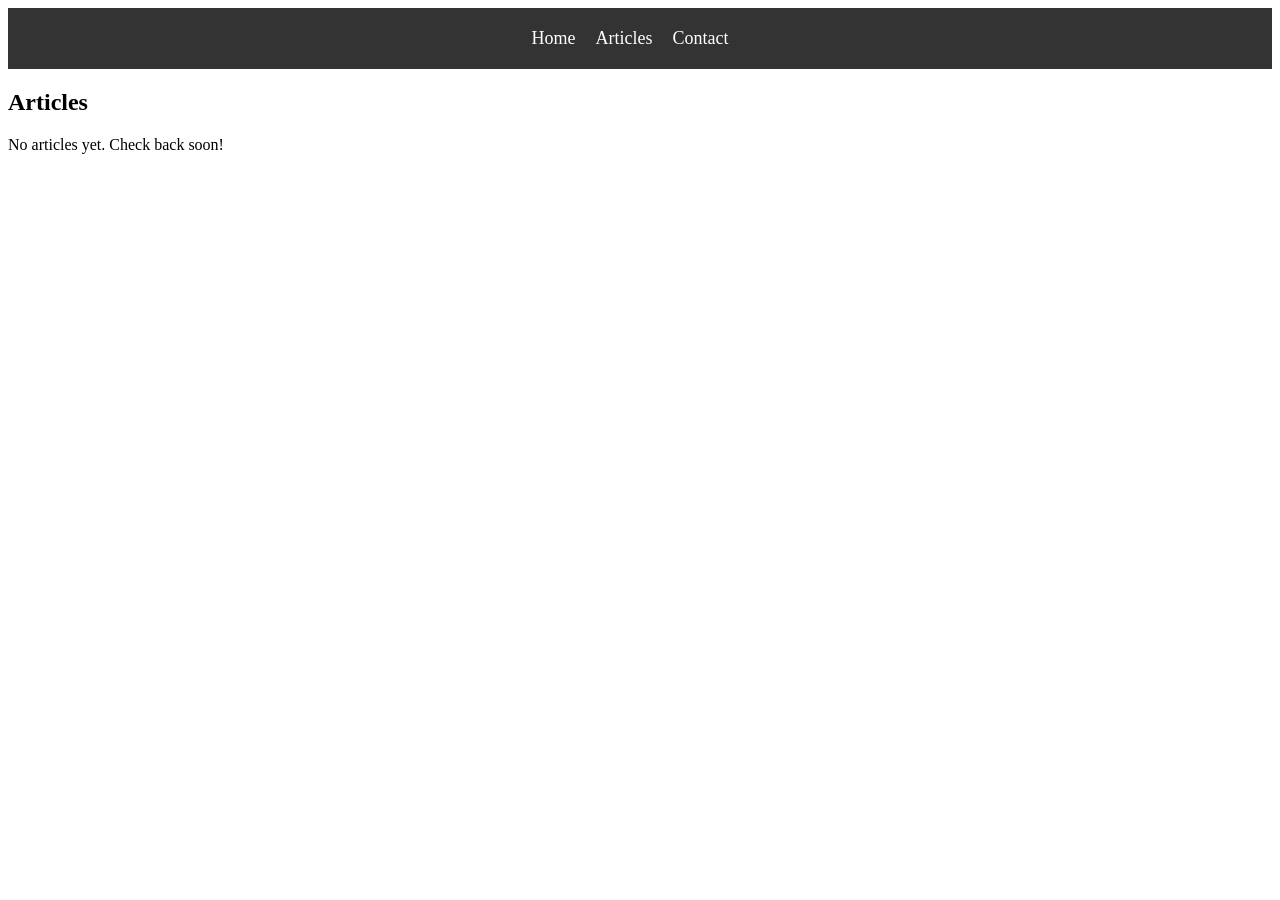
==== articles.html @ 88ec404a "Upgrade static website: fix HTML, add JS filter, fix aria-labels, add missing pages Co-authored-by: " ====
<!DOCTYPE html>
<html lang="en">
<head>
  <meta charset="UTF-8">
  <meta name="viewport" content="width=device-width, initial-scale=1.0">
  <title>Articles – Me Live Code</title>
  <link rel="stylesheet" href="style.css">
</head>
<body>
  <header>
    <nav>
      <ul>
        <li><a href="./index.html">Home</a></li>
        <li><a href="./articles.html">Articles</a></li>
        <li><a href="./contact.html">Contact</a></li>
      </ul>
    </nav>
  </header>
  <main>
    <section>
      <h2>Articles</h2>
      <p>No articles yet. Check back soon!</p>
    </section>
  </main>
</body>
</html>
---- style.css ----
/* Style for grid container */
.grid-container {
  display: grid;
  grid-template-columns: repeat(auto-fit, minmax(300px, 1fr));
  gap: 20px;
  margin-top: 30px;
}

/* Style for card */
.card {
  background-color: #fff;
  box-shadow: 0 4px 8px 0 rgba(0, 0, 0, 0.2);
  transition: transform 0.2s ease-in-out;
  cursor: pointer;
}

.card:hover {
  transform: scale(1.05);
}

.card img {
  object-fit: cover;
  height: 200px;
}

.card .container {
  padding: 20px;
  text-align: center;
}

.card h3 {
  font-size: 24px;
  margin-bottom: 10px;
}

.card p {
  font-size: 18px;
  line-height: 1.5;
  margin-bottom: 20px;
}

.card button {
  background-color: #0066cc;
  color: #fff;
  border: none;
  border-radius: 5px;
  padding: 10px 20px;
  font-size: 16px;
  cursor: pointer;
}

.card button:hover {
  background-color: #004080;
}

/* Style for form */
form {
  display: flex;
  justify-content: center;
  margin-bottom: 30px;
}

form label {
  margin-right: 10px;
}

form select {
  font-size: 16px;
  padding: 10px;
  border-radius: 5px;
}

form button {
  background-color: #0066cc;
  color: #fff;
  border: none;
  border-radius: 5px;
  padding: 10px 20px;
  font-size: 16px;
  cursor: pointer;
}

form button:hover {
  background-color: #004080;
}

form input,
form textarea {
  display: block;
  width: 100%;
  font-size: 16px;
  padding: 10px;
  border: 1px solid #ccc;
  border-radius: 5px;
  margin-bottom: 15px;
  box-sizing: border-box;
}

form label {
  display: block;
  margin-bottom: 5px;
  font-size: 16px;
}

/* Style for header */
header {
  background-color: #333;
  color: #fff;
  padding: 20px;
}

header nav ul {
  display: flex;
  justify-content: center;
  list-style: none;
  margin: 0;
  padding: 0;
}

header nav ul li {
  margin-right: 20px;
}

header nav ul li a {
  color: #fff;
  text-decoration: none;
  font-size: 18px;
  transition: color 0.2s ease-in-out;
}

header nav ul li a:hover {
  color: #0066cc;
}
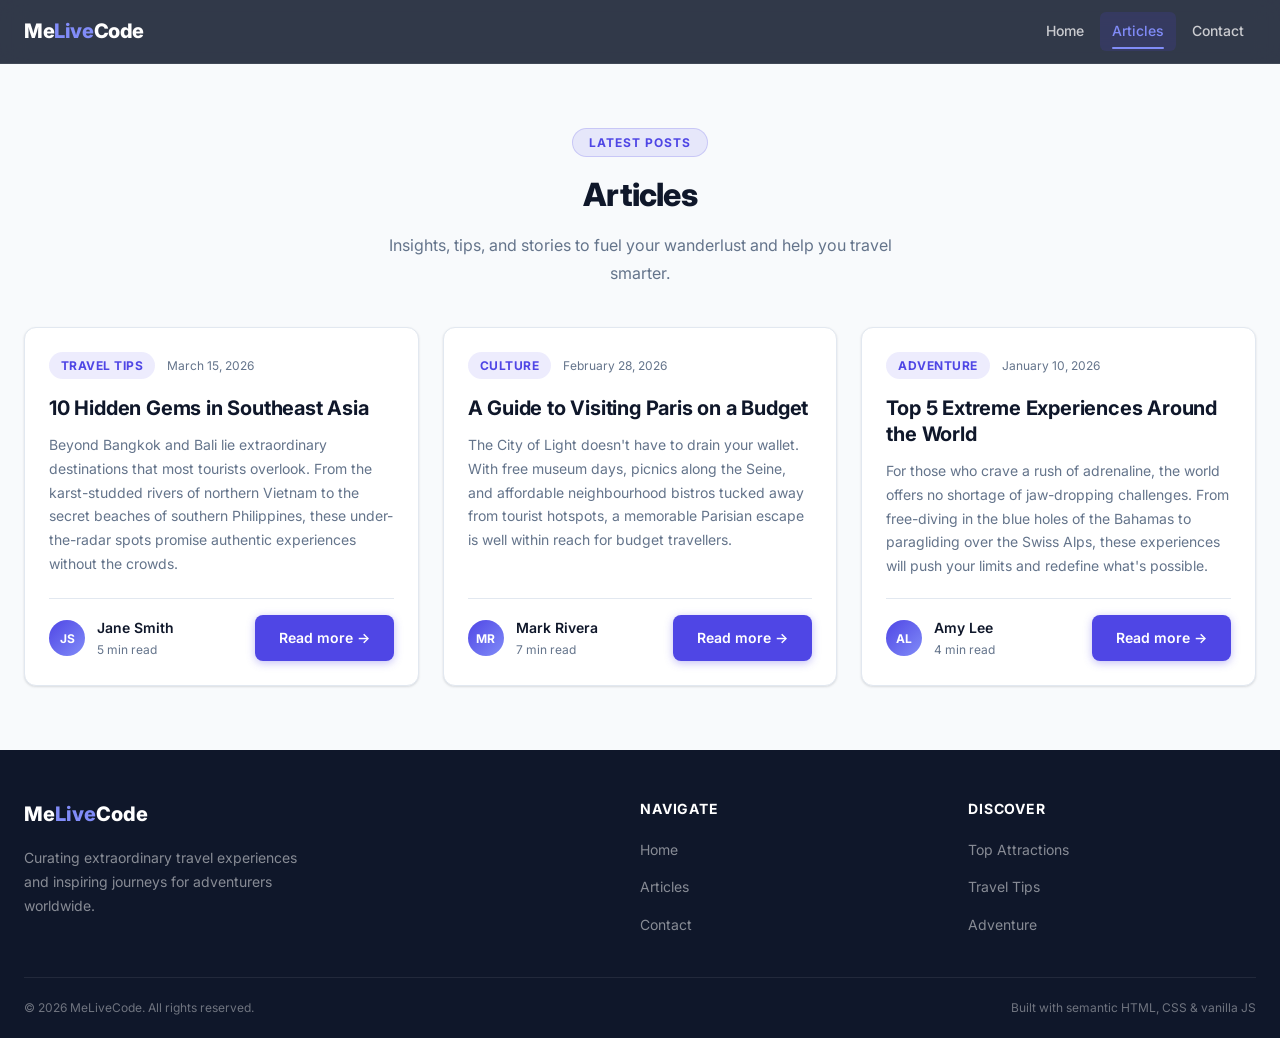
==== commit 0929206b: "Rewrite all 4 files to SOTA quality - style.css: Full design token system (CSS custom properties), d" ====
--- a/articles.html
+++ b/articles.html
@@ -1,26 +1,203 @@
 <!DOCTYPE html>
 <html lang="en">
 <head>
-  <meta charset="UTF-8">
-  <meta name="viewport" content="width=device-width, initial-scale=1.0">
+  <meta charset="UTF-8" />
+  <meta name="viewport" content="width=device-width, initial-scale=1.0" />
+  <meta name="description" content="Read the latest travel articles, tips, and adventure guides from Me Live Code." />
+  <meta property="og:title" content="Articles – Me Live Code" />
+  <meta property="og:description" content="Travel tips, cultural guides, and adventure stories curated for explorers." />
+  <meta property="og:type" content="website" />
   <title>Articles – Me Live Code</title>
-  <link rel="stylesheet" href="style.css">
+  <link rel="preconnect" href="https://fonts.googleapis.com" />
+  <link rel="preconnect" href="https://fonts.gstatic.com" crossorigin />
+  <link href="https://fonts.googleapis.com/css2?family=Inter:wght@400;500;600;700;800&display=swap" rel="stylesheet" />
+  <link rel="stylesheet" href="style.css" />
 </head>
 <body>
-  <header>
-    <nav>
-      <ul>
-        <li><a href="./index.html">Home</a></li>
-        <li><a href="./articles.html">Articles</a></li>
-        <li><a href="./contact.html">Contact</a></li>
-      </ul>
-    </nav>
+  <a href="#main-content" class="skip-link">Skip to main content</a>
+
+  <!-- ===== HEADER ===== -->
+  <header class="site-header">
+    <div class="container">
+      <a href="./index.html" class="site-logo">Me<span>Live</span>Code</a>
+      <button class="nav-toggle" id="nav-toggle" aria-expanded="false" aria-controls="site-nav" aria-label="Toggle navigation">
+        <span></span>
+        <span></span>
+        <span></span>
+      </button>
+      <nav class="site-nav" id="site-nav" aria-label="Main navigation">
+        <ul class="nav-list">
+          <li><a href="./index.html">Home</a></li>
+          <li><a href="./articles.html" aria-current="page">Articles</a></li>
+          <li><a href="./contact.html">Contact</a></li>
+        </ul>
+      </nav>
+    </div>
   </header>
-  <main>
-    <section>
-      <h2>Articles</h2>
-      <p>No articles yet. Check back soon!</p>
+
+  <!-- ===== MAIN ===== -->
+  <main id="main-content">
+    <section class="section" aria-labelledby="articles-title">
+      <div class="container">
+
+        <header class="section-header">
+          <p class="section-eyebrow">Latest Posts</p>
+          <h1 class="section-title" id="articles-title">Articles</h1>
+          <p class="section-subtitle">Insights, tips, and stories to fuel your wanderlust and help you travel smarter.</p>
+        </header>
+
+        <div class="grid">
+
+          <!-- Article 1 -->
+          <article class="article-card">
+            <div class="article-meta">
+              <span class="article-tag">Travel Tips</span>
+              <time class="article-date" datetime="2026-03-15">March 15, 2026</time>
+            </div>
+            <h2 class="article-title">10 Hidden Gems in Southeast Asia</h2>
+            <p class="article-excerpt">Beyond Bangkok and Bali lie extraordinary destinations that most tourists overlook. From the karst-studded rivers of northern Vietnam to the secret beaches of southern Philippines, these under-the-radar spots promise authentic experiences without the crowds.</p>
+            <div class="article-footer">
+              <div class="article-author">
+                <div class="avatar" aria-hidden="true">JS</div>
+                <div class="author-info">
+                  <span class="author-name">Jane Smith</span>
+                  <span class="read-time">5 min read</span>
+                </div>
+              </div>
+              <a href="./contact.html" class="btn btn-primary">Read more →</a>
+            </div>
+          </article>
+
+          <!-- Article 2 -->
+          <article class="article-card">
+            <div class="article-meta">
+              <span class="article-tag">Culture</span>
+              <time class="article-date" datetime="2026-02-28">February 28, 2026</time>
+            </div>
+            <h2 class="article-title">A Guide to Visiting Paris on a Budget</h2>
+            <p class="article-excerpt">The City of Light doesn't have to drain your wallet. With free museum days, picnics along the Seine, and affordable neighbourhood bistros tucked away from tourist hotspots, a memorable Parisian escape is well within reach for budget travellers.</p>
+            <div class="article-footer">
+              <div class="article-author">
+                <div class="avatar" aria-hidden="true">MR</div>
+                <div class="author-info">
+                  <span class="author-name">Mark Rivera</span>
+                  <span class="read-time">7 min read</span>
+                </div>
+              </div>
+              <a href="./contact.html" class="btn btn-primary">Read more →</a>
+            </div>
+          </article>
+
+          <!-- Article 3 -->
+          <article class="article-card">
+            <div class="article-meta">
+              <span class="article-tag">Adventure</span>
+              <time class="article-date" datetime="2026-01-10">January 10, 2026</time>
+            </div>
+            <h2 class="article-title">Top 5 Extreme Experiences Around the World</h2>
+            <p class="article-excerpt">For those who crave a rush of adrenaline, the world offers no shortage of jaw-dropping challenges. From free-diving in the blue holes of the Bahamas to paragliding over the Swiss Alps, these experiences will push your limits and redefine what's possible.</p>
+            <div class="article-footer">
+              <div class="article-author">
+                <div class="avatar" aria-hidden="true">AL</div>
+                <div class="author-info">
+                  <span class="author-name">Amy Lee</span>
+                  <span class="read-time">4 min read</span>
+                </div>
+              </div>
+              <a href="./contact.html" class="btn btn-primary">Read more →</a>
+            </div>
+          </article>
+
+        </div>
+      </div>
     </section>
   </main>
+
+  <!-- ===== FOOTER ===== -->
+  <footer class="site-footer" aria-label="Site footer">
+    <div class="container">
+      <div class="footer-top">
+        <div class="footer-brand">
+          <a href="./index.html" class="footer-logo">Me<span>Live</span>Code</a>
+          <p class="footer-desc">Curating extraordinary travel experiences and inspiring journeys for adventurers worldwide.</p>
+        </div>
+        <div class="footer-col">
+          <h4>Navigate</h4>
+          <ul>
+            <li><a href="./index.html">Home</a></li>
+            <li><a href="./articles.html">Articles</a></li>
+            <li><a href="./contact.html">Contact</a></li>
+          </ul>
+        </div>
+        <div class="footer-col">
+          <h4>Discover</h4>
+          <ul>
+            <li><a href="./index.html#attractions">Top Attractions</a></li>
+            <li><a href="./articles.html">Travel Tips</a></li>
+            <li><a href="./articles.html">Adventure</a></li>
+          </ul>
+        </div>
+      </div>
+      <div class="footer-bottom">
+        <p>&copy; 2026 MeLiveCode. All rights reserved.</p>
+        <p>Built with semantic HTML, CSS &amp; vanilla JS</p>
+      </div>
+    </div>
+  </footer>
+
+  <!-- Scroll to top -->
+  <button class="scroll-top" id="scroll-top" aria-label="Scroll to top">
+    <svg width="20" height="20" viewBox="0 0 24 24" fill="none"
+         stroke="currentColor" stroke-width="2.5" stroke-linecap="round" stroke-linejoin="round"
+         aria-hidden="true">
+      <polyline points="18 15 12 9 6 15"/>
+    </svg>
+  </button>
+
+  <!-- Toast container -->
+  <div class="toast-container" id="toast-container" aria-live="assertive" aria-atomic="true"></div>
+
+  <script>
+  /* ===== HAMBURGER NAV ===== */
+  (function () {
+    const toggle = document.getElementById('nav-toggle');
+    const nav    = document.getElementById('site-nav');
+    if (!toggle || !nav) return;
+
+    toggle.addEventListener('click', function () {
+      const expanded = this.getAttribute('aria-expanded') === 'true';
+      this.setAttribute('aria-expanded', String(!expanded));
+      nav.classList.toggle('is-open', !expanded);
+    });
+
+    document.addEventListener('click', function (e) {
+      if (!nav.contains(e.target) && !toggle.contains(e.target)) {
+        toggle.setAttribute('aria-expanded', 'false');
+        nav.classList.remove('is-open');
+      }
+    });
+
+    document.addEventListener('keydown', function (e) {
+      if (e.key === 'Escape') {
+        toggle.setAttribute('aria-expanded', 'false');
+        nav.classList.remove('is-open');
+      }
+    });
+  }());
+
+  /* ===== SCROLL TO TOP ===== */
+  (function () {
+    const btn = document.getElementById('scroll-top');
+    if (!btn) return;
+
+    window.addEventListener('scroll', function () {
+      btn.classList.toggle('is-visible', window.scrollY > 400);
+    }, { passive: true });
+
+    btn.addEventListener('click', function () {
+      window.scrollTo({ top: 0, behavior: 'smooth' });
+    });
+  }());
+  </script>
 </body>
-</html>+</html>
--- a/style.css
+++ b/style.css
@@ -1,133 +1,1059 @@
-/* Style for grid container */
-.grid-container {
-  display: grid;
-  grid-template-columns: repeat(auto-fit, minmax(300px, 1fr));
-  gap: 20px;
-  margin-top: 30px;
-}
-
-/* Style for card */
-.card {
-  background-color: #fff;
-  box-shadow: 0 4px 8px 0 rgba(0, 0, 0, 0.2);
-  transition: transform 0.2s ease-in-out;
-  cursor: pointer;
-}
-
-.card:hover {
-  transform: scale(1.05);
-}
-
-.card img {
-  object-fit: cover;
-  height: 200px;
-}
-
-.card .container {
-  padding: 20px;
-  text-align: center;
-}
-
-.card h3 {
-  font-size: 24px;
-  margin-bottom: 10px;
-}
-
-.card p {
-  font-size: 18px;
-  line-height: 1.5;
-  margin-bottom: 20px;
-}
-
-.card button {
-  background-color: #0066cc;
-  color: #fff;
-  border: none;
-  border-radius: 5px;
-  padding: 10px 20px;
-  font-size: 16px;
-  cursor: pointer;
-}
-
-.card button:hover {
-  background-color: #004080;
-}
-
-/* Style for form */
-form {
-  display: flex;
-  justify-content: center;
-  margin-bottom: 30px;
-}
-
-form label {
-  margin-right: 10px;
-}
-
-form select {
-  font-size: 16px;
-  padding: 10px;
-  border-radius: 5px;
-}
-
-form button {
-  background-color: #0066cc;
-  color: #fff;
-  border: none;
-  border-radius: 5px;
-  padding: 10px 20px;
-  font-size: 16px;
-  cursor: pointer;
-}
-
-form button:hover {
-  background-color: #004080;
-}
-
-form input,
-form textarea {
-  display: block;
-  width: 100%;
-  font-size: 16px;
-  padding: 10px;
-  border: 1px solid #ccc;
-  border-radius: 5px;
-  margin-bottom: 15px;
+/* ============================================================
+   DESIGN TOKENS
+   ============================================================ */
+@import url('https://fonts.googleapis.com/css2?family=Inter:wght@400;500;600;700;800&display=swap');
+
+:root {
+  /* Colors */
+  --color-primary:       #4f46e5;
+  --color-primary-dark:  #3730a3;
+  --color-primary-light: #818cf8;
+  --color-bg:            #f8fafc;
+  --color-surface:       #ffffff;
+  --color-surface-2:     #f1f5f9;
+  --color-text:          #0f172a;
+  --color-text-muted:    #64748b;
+  --color-border:        #e2e8f0;
+  --color-shadow:        rgba(15, 23, 42, 0.12);
+
+  /* Typography */
+  --font-sans: 'Inter', system-ui, -apple-system, sans-serif;
+  --text-xs:   clamp(0.70rem, 0.68rem + 0.10vw, 0.75rem);
+  --text-sm:   clamp(0.80rem, 0.78rem + 0.12vw, 0.875rem);
+  --text-base: clamp(0.95rem, 0.92rem + 0.15vw, 1rem);
+  --text-lg:   clamp(1.05rem, 1.00rem + 0.25vw, 1.125rem);
+  --text-xl:   clamp(1.15rem, 1.08rem + 0.35vw, 1.25rem);
+  --text-2xl:  clamp(1.30rem, 1.15rem + 0.75vw, 1.5rem);
+  --text-3xl:  clamp(1.60rem, 1.35rem + 1.25vw, 2rem);
+  --text-4xl:  clamp(2.00rem, 1.60rem + 2.00vw, 3rem);
+
+  /* Spacing */
+  --space-1:  0.25rem;
+  --space-2:  0.5rem;
+  --space-3:  0.75rem;
+  --space-4:  1rem;
+  --space-5:  1.25rem;
+  --space-6:  1.5rem;
+  --space-8:  2rem;
+  --space-10: 2.5rem;
+  --space-12: 3rem;
+  --space-16: 4rem;
+  --space-20: 5rem;
+
+  /* Border radius */
+  --radius-sm:   0.25rem;
+  --radius-md:   0.375rem;
+  --radius-lg:   0.5rem;
+  --radius-xl:   0.75rem;
+  --radius-2xl:  1rem;
+  --radius-full: 9999px;
+
+  /* Shadows */
+  --shadow-sm: 0 1px 2px rgba(15, 23, 42, 0.06), 0 1px 3px rgba(15, 23, 42, 0.08);
+  --shadow-md: 0 4px 6px rgba(15, 23, 42, 0.07), 0 2px 4px rgba(15, 23, 42, 0.06);
+  --shadow-lg: 0 10px 15px rgba(15, 23, 42, 0.08), 0 4px 6px rgba(15, 23, 42, 0.05);
+  --shadow-xl: 0 20px 25px rgba(15, 23, 42, 0.10), 0 8px 10px rgba(15, 23, 42, 0.06);
+
+  /* Transitions */
+  --transition-fast: 120ms ease;
+  --transition-base: 200ms ease;
+  --transition-slow: 350ms ease;
+
+  /* Layout */
+  --max-width:    1280px;
+  --header-height: 4rem;
+}
+
+@media (prefers-color-scheme: dark) {
+  :root {
+    --color-bg:         #0f172a;
+    --color-surface:    #1e293b;
+    --color-surface-2:  #273449;
+    --color-text:       #f8fafc;
+    --color-text-muted: #94a3b8;
+    --color-border:     #334155;
+    --color-shadow:     rgba(0, 0, 0, 0.35);
+  }
+}
+
+/* ============================================================
+   RESET
+   ============================================================ */
+*, *::before, *::after {
   box-sizing: border-box;
-}
-
-form label {
-  display: block;
-  margin-bottom: 5px;
-  font-size: 16px;
-}
-
-/* Style for header */
-header {
-  background-color: #333;
-  color: #fff;
-  padding: 20px;
-}
-
-header nav ul {
-  display: flex;
-  justify-content: center;
-  list-style: none;
   margin: 0;
   padding: 0;
 }
 
-header nav ul li {
-  margin-right: 20px;
-}
-
-header nav ul li a {
+html {
+  scroll-behavior: smooth;
+  -webkit-text-size-adjust: 100%;
+  text-size-adjust: 100%;
+}
+
+@media (prefers-reduced-motion: reduce) {
+  *, *::before, *::after {
+    animation-duration: 0.01ms !important;
+    animation-iteration-count: 1 !important;
+    transition-duration: 0.01ms !important;
+    scroll-behavior: auto !important;
+  }
+}
+
+body {
+  display: flex;
+  flex-direction: column;
+  min-height: 100vh;
+  background-color: var(--color-bg);
+  color: var(--color-text);
+  font-family: var(--font-sans);
+  font-size: var(--text-base);
+  line-height: 1.6;
+  -webkit-font-smoothing: antialiased;
+  -moz-osx-font-smoothing: grayscale;
+}
+
+main { flex: 1; }
+
+img, svg { display: block; max-width: 100%; }
+a { color: inherit; text-decoration: none; }
+ul, ol { list-style: none; }
+button { font-family: inherit; cursor: pointer; border: none; background: none; }
+input, textarea, select { font-family: inherit; }
+
+/* ============================================================
+   ACCESSIBILITY
+   ============================================================ */
+:focus-visible {
+  outline: 3px solid var(--color-primary);
+  outline-offset: 3px;
+  border-radius: var(--radius-sm);
+}
+
+.skip-link {
+  position: absolute;
+  top: -100%;
+  left: var(--space-4);
+  padding: var(--space-2) var(--space-4);
+  background: var(--color-primary);
   color: #fff;
+  border-radius: var(--radius-md);
+  font-weight: 600;
+  z-index: 9999;
+  transition: top var(--transition-fast);
+}
+.skip-link:focus {
+  top: var(--space-4);
+}
+
+/* ============================================================
+   LAYOUT
+   ============================================================ */
+.container {
+  width: 100%;
+  max-width: var(--max-width);
+  margin-inline: auto;
+  padding-inline: var(--space-6);
+}
+
+/* ============================================================
+   HEADER / NAV
+   ============================================================ */
+.site-header {
+  position: sticky;
+  top: 0;
+  z-index: 100;
+  height: var(--header-height);
+  display: flex;
+  align-items: center;
+  background: rgba(15, 23, 42, 0.85);
+  backdrop-filter: blur(12px);
+  -webkit-backdrop-filter: blur(12px);
+  border-bottom: 1px solid rgba(255, 255, 255, 0.08);
+}
+
+.site-header .container {
+  display: flex;
+  align-items: center;
+  justify-content: space-between;
+  gap: var(--space-4);
+}
+
+.site-logo {
+  font-size: var(--text-xl);
+  font-weight: 800;
+  color: #fff;
+  letter-spacing: -0.02em;
   text-decoration: none;
-  font-size: 18px;
-  transition: color 0.2s ease-in-out;
-}
-
-header nav ul li a:hover {
-  color: #0066cc;
-}
+}
+.site-logo span { color: var(--color-primary-light); }
+
+.nav-list {
+  display: flex;
+  align-items: center;
+  gap: var(--space-1);
+}
+
+.nav-list a {
+  position: relative;
+  display: inline-block;
+  padding: var(--space-2) var(--space-3);
+  color: rgba(255, 255, 255, 0.75);
+  font-size: var(--text-sm);
+  font-weight: 500;
+  border-radius: var(--radius-md);
+  transition: color var(--transition-base);
+}
+
+.nav-list a::after {
+  content: '';
+  position: absolute;
+  bottom: 2px;
+  left: var(--space-3);
+  right: var(--space-3);
+  height: 2px;
+  background: var(--color-primary-light);
+  border-radius: var(--radius-full);
+  transform: scaleX(0);
+  transform-origin: left;
+  transition: transform var(--transition-base);
+}
+
+.nav-list a:hover {
+  color: #fff;
+}
+.nav-list a:hover::after {
+  transform: scaleX(1);
+}
+
+.nav-list a[aria-current="page"] {
+  color: var(--color-primary-light);
+  background: rgba(79, 70, 229, 0.15);
+}
+.nav-list a[aria-current="page"]::after {
+  transform: scaleX(1);
+}
+
+/* Hamburger */
+.nav-toggle {
+  display: none;
+  flex-direction: column;
+  justify-content: center;
+  align-items: center;
+  width: 2.25rem;
+  height: 2.25rem;
+  gap: 5px;
+  border-radius: var(--radius-md);
+  transition: background var(--transition-base);
+  color: #fff;
+  z-index: 110;
+}
+.nav-toggle:hover { background: rgba(255,255,255,0.08); }
+
+.nav-toggle span {
+  display: block;
+  width: 22px;
+  height: 2px;
+  background: currentColor;
+  border-radius: var(--radius-full);
+  transition: transform var(--transition-base), opacity var(--transition-base);
+}
+
+.nav-toggle[aria-expanded="true"] span:nth-child(1) {
+  transform: translateY(7px) rotate(45deg);
+}
+.nav-toggle[aria-expanded="true"] span:nth-child(2) {
+  opacity: 0;
+  transform: scaleX(0);
+}
+.nav-toggle[aria-expanded="true"] span:nth-child(3) {
+  transform: translateY(-7px) rotate(-45deg);
+}
+
+/* Mobile nav */
+@media (max-width: 640px) {
+  .nav-toggle { display: flex; }
+
+  .site-nav {
+    position: absolute;
+    top: var(--header-height);
+    left: 0;
+    right: 0;
+    background: rgba(15, 23, 42, 0.97);
+    backdrop-filter: blur(12px);
+    -webkit-backdrop-filter: blur(12px);
+    border-bottom: 1px solid var(--color-border);
+    transform: translateY(-110%);
+    transition: transform var(--transition-slow);
+    z-index: 99;
+    padding: var(--space-4) var(--space-6);
+  }
+
+  .site-nav.is-open {
+    transform: translateY(0);
+  }
+
+  .nav-list {
+    flex-direction: column;
+    align-items: flex-start;
+    gap: var(--space-1);
+  }
+
+  .nav-list a {
+    width: 100%;
+    padding: var(--space-3) var(--space-3);
+  }
+}
+
+/* ============================================================
+   HERO
+   ============================================================ */
+.hero {
+  position: relative;
+  overflow: hidden;
+  padding: var(--space-20) 0;
+  background: #0f172a;
+  text-align: center;
+  color: #fff;
+}
+
+.hero::before,
+.hero::after {
+  content: '';
+  position: absolute;
+  border-radius: var(--radius-full);
+  pointer-events: none;
+}
+
+.hero::before {
+  width: 700px;
+  height: 700px;
+  top: -200px;
+  left: 50%;
+  transform: translateX(-60%);
+  background: radial-gradient(circle, rgba(79,70,229,0.35) 0%, transparent 70%);
+}
+
+.hero::after {
+  width: 500px;
+  height: 500px;
+  bottom: -150px;
+  right: -100px;
+  background: radial-gradient(circle, rgba(129,140,248,0.2) 0%, transparent 70%);
+}
+
+.hero .container { position: relative; z-index: 1; }
+
+.hero-eyebrow {
+  display: inline-block;
+  margin-bottom: var(--space-5);
+  padding: var(--space-2) var(--space-5);
+  background: rgba(79, 70, 229, 0.2);
+  border: 1px solid rgba(129, 140, 248, 0.35);
+  border-radius: var(--radius-full);
+  font-size: var(--text-sm);
+  font-weight: 600;
+  color: var(--color-primary-light);
+  letter-spacing: 0.05em;
+  text-transform: uppercase;
+}
+
+.hero-title {
+  margin-bottom: var(--space-5);
+  font-size: var(--text-4xl);
+  font-weight: 800;
+  line-height: 1.1;
+  letter-spacing: -0.03em;
+}
+
+.hero-title em {
+  font-style: normal;
+  background: linear-gradient(135deg, var(--color-primary-light), #c4b5fd);
+  -webkit-background-clip: text;
+  -webkit-text-fill-color: transparent;
+  background-clip: text;
+}
+
+.hero-subtitle {
+  max-width: 560px;
+  margin-inline: auto;
+  margin-bottom: var(--space-8);
+  font-size: var(--text-lg);
+  color: rgba(255,255,255,0.65);
+  line-height: 1.7;
+}
+
+.hero-actions {
+  display: flex;
+  justify-content: center;
+  flex-wrap: wrap;
+  gap: var(--space-4);
+}
+
+/* ============================================================
+   BUTTONS
+   ============================================================ */
+.btn {
+  display: inline-flex;
+  align-items: center;
+  gap: var(--space-2);
+  padding: var(--space-3) var(--space-6);
+  font-size: var(--text-sm);
+  font-weight: 600;
+  border-radius: var(--radius-lg);
+  transition: transform var(--transition-base), box-shadow var(--transition-base), background var(--transition-base), color var(--transition-base);
+  cursor: pointer;
+  text-decoration: none;
+  white-space: nowrap;
+}
+
+.btn:active { transform: translateY(1px) !important; }
+
+.btn-primary {
+  background: var(--color-primary);
+  color: #fff;
+  box-shadow: 0 2px 8px rgba(79, 70, 229, 0.35);
+}
+.btn-primary:hover {
+  background: var(--color-primary-dark);
+  transform: translateY(-2px);
+  box-shadow: 0 6px 16px rgba(79, 70, 229, 0.45);
+}
+
+.btn-outline {
+  background: transparent;
+  color: #fff;
+  border: 1.5px solid rgba(255,255,255,0.35);
+}
+.btn-outline:hover {
+  background: rgba(255,255,255,0.08);
+  border-color: rgba(255,255,255,0.65);
+  transform: translateY(-2px);
+}
+
+/* ============================================================
+   SECTIONS
+   ============================================================ */
+.section { padding: var(--space-16) 0; }
+
+.section-header {
+  text-align: center;
+  margin-bottom: var(--space-10);
+}
+
+.section-eyebrow {
+  display: inline-block;
+  margin-bottom: var(--space-3);
+  padding: var(--space-1) var(--space-4);
+  background: rgba(79, 70, 229, 0.1);
+  border: 1px solid rgba(79, 70, 229, 0.2);
+  border-radius: var(--radius-full);
+  font-size: var(--text-xs);
+  font-weight: 700;
+  color: var(--color-primary);
+  letter-spacing: 0.08em;
+  text-transform: uppercase;
+}
+
+.section-title {
+  font-size: var(--text-3xl);
+  font-weight: 800;
+  letter-spacing: -0.025em;
+  margin-bottom: var(--space-3);
+  color: var(--color-text);
+}
+
+.section-subtitle {
+  max-width: 520px;
+  margin-inline: auto;
+  font-size: var(--text-base);
+  color: var(--color-text-muted);
+  line-height: 1.7;
+}
+
+/* ============================================================
+   FILTER BAR
+   ============================================================ */
+.filter-bar {
+  display: flex;
+  flex-wrap: wrap;
+  align-items: center;
+  justify-content: center;
+  gap: var(--space-3);
+  padding: var(--space-4) var(--space-6);
+  margin-bottom: var(--space-8);
+  background: var(--color-surface);
+  border: 1px solid var(--color-border);
+  border-radius: var(--radius-xl);
+  box-shadow: var(--shadow-sm);
+}
+
+.filter-bar label {
+  font-size: var(--text-sm);
+  font-weight: 600;
+  color: var(--color-text-muted);
+}
+
+.filter-bar select {
+  appearance: none;
+  -webkit-appearance: none;
+  padding: var(--space-2) var(--space-10) var(--space-2) var(--space-4);
+  background-color: var(--color-surface-2);
+  background-image: url("data:image/svg+xml,%3Csvg xmlns='http://www.w3.org/2000/svg' width='16' height='16' viewBox='0 0 24 24' fill='none' stroke='%2364748b' stroke-width='2' stroke-linecap='round' stroke-linejoin='round'%3E%3Cpolyline points='6 9 12 15 18 9'/%3E%3C/svg%3E");
+  background-repeat: no-repeat;
+  background-position: right var(--space-3) center;
+  border: 1.5px solid var(--color-border);
+  border-radius: var(--radius-lg);
+  font-size: var(--text-sm);
+  font-weight: 500;
+  color: var(--color-text);
+  cursor: pointer;
+  transition: border-color var(--transition-base), box-shadow var(--transition-base);
+  min-width: 160px;
+}
+
+.filter-bar select:focus-visible {
+  border-color: var(--color-primary);
+  box-shadow: 0 0 0 3px rgba(79, 70, 229, 0.15);
+  outline: none;
+}
+
+/* ============================================================
+   GRID
+   ============================================================ */
+.grid {
+  display: grid;
+  grid-template-columns: repeat(auto-fill, minmax(300px, 1fr));
+  gap: var(--space-6);
+}
+
+/* ============================================================
+   CARD
+   ============================================================ */
+@keyframes cardEnter {
+  from { opacity: 0; transform: translateY(20px); }
+  to   { opacity: 1; transform: translateY(0); }
+}
+
+.card {
+  display: flex;
+  flex-direction: column;
+  background: var(--color-surface);
+  border: 1px solid var(--color-border);
+  border-radius: var(--radius-xl);
+  box-shadow: var(--shadow-md);
+  overflow: hidden;
+  transition: transform var(--transition-slow), box-shadow var(--transition-slow);
+}
+
+.card:hover {
+  transform: translateY(-6px);
+  box-shadow: var(--shadow-xl);
+}
+
+.card.is-hidden { display: none; }
+
+.card.is-entering { animation: cardEnter 0.4s ease forwards; }
+
+.card-image-wrap {
+  position: relative;
+  overflow: hidden;
+  height: 220px;
+  flex-shrink: 0;
+}
+
+.card-image-wrap img {
+  width: 100%;
+  height: 100%;
+  object-fit: cover;
+  transition: transform var(--transition-slow);
+}
+
+.card:hover .card-image-wrap img {
+  transform: scale(1.06);
+}
+
+.card-badge {
+  position: absolute;
+  top: var(--space-3);
+  right: var(--space-3);
+  padding: var(--space-1) var(--space-3);
+  border-radius: var(--radius-full);
+  font-size: var(--text-xs);
+  font-weight: 700;
+  text-transform: uppercase;
+  letter-spacing: 0.06em;
+  backdrop-filter: blur(8px);
+  -webkit-backdrop-filter: blur(8px);
+}
+
+.badge-low    { background: rgba(16,185,129,0.85); color: #fff; }
+.badge-medium { background: rgba(245,158,11,0.85); color: #fff; }
+.badge-high   { background: rgba(239,68,68,0.85);  color: #fff; }
+
+.card-body {
+  display: flex;
+  flex-direction: column;
+  flex: 1;
+  padding: var(--space-5) var(--space-6);
+  gap: var(--space-3);
+}
+
+.card-title {
+  font-size: var(--text-xl);
+  font-weight: 700;
+  letter-spacing: -0.01em;
+  color: var(--color-text);
+  line-height: 1.3;
+}
+
+.card-text {
+  font-size: var(--text-sm);
+  color: var(--color-text-muted);
+  line-height: 1.7;
+  flex: 1;
+}
+
+.card-body .btn {
+  align-self: flex-start;
+  margin-top: var(--space-2);
+}
+
+/* ============================================================
+   NO RESULTS
+   ============================================================ */
+.no-results {
+  display: none;
+  grid-column: 1 / -1;
+  flex-direction: column;
+  align-items: center;
+  gap: var(--space-4);
+  padding: var(--space-16) 0;
+  text-align: center;
+  color: var(--color-text-muted);
+}
+
+.no-results svg {
+  opacity: 0.4;
+}
+
+.no-results p {
+  font-size: var(--text-lg);
+  font-weight: 500;
+}
+
+/* ============================================================
+   ARTICLE CARD
+   ============================================================ */
+.article-card {
+  display: flex;
+  flex-direction: column;
+  background: var(--color-surface);
+  border: 1px solid var(--color-border);
+  border-radius: var(--radius-xl);
+  padding: var(--space-6);
+  transition: transform var(--transition-slow), box-shadow var(--transition-slow);
+  box-shadow: var(--shadow-sm);
+}
+
+.article-card:hover {
+  transform: translateY(-5px);
+  box-shadow: var(--shadow-xl);
+}
+
+.article-meta {
+  display: flex;
+  align-items: center;
+  gap: var(--space-3);
+  margin-bottom: var(--space-4);
+}
+
+.article-tag {
+  padding: var(--space-1) var(--space-3);
+  background: rgba(79, 70, 229, 0.1);
+  color: var(--color-primary);
+  border-radius: var(--radius-full);
+  font-size: var(--text-xs);
+  font-weight: 700;
+  letter-spacing: 0.04em;
+  text-transform: uppercase;
+}
+
+.article-date {
+  font-size: var(--text-xs);
+  color: var(--color-text-muted);
+}
+
+.article-title {
+  font-size: var(--text-xl);
+  font-weight: 700;
+  letter-spacing: -0.01em;
+  margin-bottom: var(--space-3);
+  line-height: 1.3;
+  color: var(--color-text);
+}
+
+.article-excerpt {
+  font-size: var(--text-sm);
+  color: var(--color-text-muted);
+  line-height: 1.7;
+  flex: 1;
+  margin-bottom: var(--space-5);
+}
+
+.article-footer {
+  display: flex;
+  align-items: center;
+  justify-content: space-between;
+  gap: var(--space-3);
+  margin-top: auto;
+  padding-top: var(--space-4);
+  border-top: 1px solid var(--color-border);
+}
+
+.article-author {
+  display: flex;
+  align-items: center;
+  gap: var(--space-3);
+}
+
+.avatar {
+  width: 2.25rem;
+  height: 2.25rem;
+  border-radius: var(--radius-full);
+  background: linear-gradient(135deg, var(--color-primary), var(--color-primary-light));
+  display: flex;
+  align-items: center;
+  justify-content: center;
+  font-size: var(--text-xs);
+  font-weight: 700;
+  color: #fff;
+  flex-shrink: 0;
+}
+
+.author-info {
+  display: flex;
+  flex-direction: column;
+  gap: 1px;
+}
+
+.author-name {
+  font-size: var(--text-sm);
+  font-weight: 600;
+  color: var(--color-text);
+}
+
+.read-time {
+  font-size: var(--text-xs);
+  color: var(--color-text-muted);
+}
+
+/* ============================================================
+   CONTACT
+   ============================================================ */
+.contact-layout {
+  display: grid;
+  grid-template-columns: 1fr 1.5fr;
+  gap: var(--space-10);
+  align-items: start;
+}
+
+@media (max-width: 768px) {
+  .contact-layout { grid-template-columns: 1fr; }
+}
+
+.contact-info h3 {
+  font-size: var(--text-2xl);
+  font-weight: 700;
+  letter-spacing: -0.02em;
+  margin-bottom: var(--space-4);
+  color: var(--color-text);
+}
+
+.contact-info > p {
+  font-size: var(--text-base);
+  color: var(--color-text-muted);
+  line-height: 1.7;
+  margin-bottom: var(--space-8);
+}
+
+.contact-details {
+  display: flex;
+  flex-direction: column;
+  gap: var(--space-5);
+}
+
+.contact-detail {
+  display: flex;
+  align-items: flex-start;
+  gap: var(--space-4);
+}
+
+.contact-detail-icon {
+  width: 2.5rem;
+  height: 2.5rem;
+  flex-shrink: 0;
+  display: flex;
+  align-items: center;
+  justify-content: center;
+  background: rgba(79, 70, 229, 0.1);
+  border-radius: var(--radius-lg);
+  color: var(--color-primary);
+}
+
+.contact-detail-body strong {
+  display: block;
+  font-size: var(--text-sm);
+  font-weight: 600;
+  color: var(--color-text);
+  margin-bottom: var(--space-1);
+}
+
+.contact-detail-body span {
+  font-size: var(--text-sm);
+  color: var(--color-text-muted);
+}
+
+/* ============================================================
+   FORM
+   ============================================================ */
+.form-card {
+  background: var(--color-surface);
+  border: 1px solid var(--color-border);
+  border-radius: var(--radius-xl);
+  padding: var(--space-8);
+  box-shadow: var(--shadow-md);
+}
+
+.form-group {
+  display: flex;
+  flex-direction: column;
+  gap: var(--space-2);
+  margin-bottom: var(--space-5);
+}
+
+.form-group label {
+  display: block;
+  font-size: var(--text-sm);
+  font-weight: 600;
+  color: var(--color-text);
+}
+
+.required {
+  color: #ef4444;
+  margin-left: 2px;
+}
+
+.form-group input,
+.form-group textarea,
+.form-group select {
+  width: 100%;
+  padding: var(--space-3) var(--space-4);
+  background: var(--color-surface-2);
+  border: 1.5px solid var(--color-border);
+  border-radius: var(--radius-lg);
+  font-size: var(--text-sm);
+  color: var(--color-text);
+  transition: border-color var(--transition-base), box-shadow var(--transition-base);
+  line-height: 1.5;
+}
+
+.form-group textarea { resize: vertical; min-height: 8rem; }
+
+.form-group input:focus,
+.form-group textarea:focus,
+.form-group select:focus {
+  outline: none;
+  border-color: var(--color-primary);
+  box-shadow: 0 0 0 3px rgba(79, 70, 229, 0.15);
+}
+
+.form-group input.is-invalid,
+.form-group textarea.is-invalid,
+.form-group select.is-invalid {
+  border-color: #ef4444;
+}
+
+.form-group input.is-valid,
+.form-group textarea.is-valid,
+.form-group select.is-valid {
+  border-color: #10b981;
+}
+
+.form-error {
+  display: none;
+  font-size: var(--text-xs);
+  color: #ef4444;
+  font-weight: 500;
+}
+
+.form-group.has-error .form-error { display: block; }
+
+.form-actions {
+  display: flex;
+  justify-content: flex-end;
+  margin-top: var(--space-2);
+}
+
+/* ============================================================
+   TOAST
+   ============================================================ */
+.toast-container {
+  position: fixed;
+  bottom: var(--space-6);
+  right: var(--space-6);
+  display: flex;
+  flex-direction: column;
+  gap: var(--space-3);
+  pointer-events: none;
+  z-index: 9999;
+}
+
+@keyframes toastIn {
+  from { opacity: 0; transform: translateX(100%); }
+  to   { opacity: 1; transform: translateX(0); }
+}
+
+@keyframes toastOut {
+  from { opacity: 1; transform: translateX(0); }
+  to   { opacity: 0; transform: translateX(110%); }
+}
+
+.toast {
+  display: flex;
+  align-items: center;
+  gap: var(--space-3);
+  padding: var(--space-3) var(--space-5);
+  background: var(--color-surface);
+  border: 1px solid var(--color-border);
+  border-radius: var(--radius-lg);
+  box-shadow: var(--shadow-xl);
+  font-size: var(--text-sm);
+  font-weight: 500;
+  color: var(--color-text);
+  pointer-events: all;
+  animation: toastIn 0.3s ease forwards;
+  max-width: 360px;
+}
+
+.toast.is-leaving {
+  animation: toastOut 0.3s ease forwards;
+}
+
+.toast-icon {
+  flex-shrink: 0;
+  width: 1.25rem;
+  height: 1.25rem;
+}
+
+.toast-success .toast-icon { color: #10b981; }
+.toast-error   .toast-icon { color: #ef4444; }
+.toast-info    .toast-icon { color: var(--color-primary); }
+
+/* ============================================================
+   SCROLL TO TOP
+   ============================================================ */
+.scroll-top {
+  position: fixed;
+  bottom: var(--space-6);
+  right: var(--space-6);
+  width: 2.75rem;
+  height: 2.75rem;
+  display: flex;
+  align-items: center;
+  justify-content: center;
+  background: var(--color-primary);
+  color: #fff;
+  border-radius: var(--radius-full);
+  box-shadow: var(--shadow-lg);
+  opacity: 0;
+  visibility: hidden;
+  transform: translateY(8px);
+  transition: opacity var(--transition-base), visibility var(--transition-base), transform var(--transition-base), background var(--transition-base);
+  z-index: 200;
+}
+
+.scroll-top.is-visible {
+  opacity: 1;
+  visibility: visible;
+  transform: translateY(0);
+}
+
+.scroll-top:hover {
+  background: var(--color-primary-dark);
+  transform: translateY(-3px);
+}
+
+/* ============================================================
+   FOOTER
+   ============================================================ */
+.site-footer {
+  background: #0f172a;
+  color: rgba(255,255,255,0.75);
+}
+
+.footer-top {
+  display: grid;
+  grid-template-columns: 2fr 1fr 1fr;
+  gap: var(--space-10);
+  padding: var(--space-12) 0 var(--space-10);
+}
+
+@media (max-width: 768px) {
+  .footer-top { grid-template-columns: 1fr 1fr; }
+  .footer-brand { grid-column: 1 / -1; }
+}
+
+@media (max-width: 480px) {
+  .footer-top { grid-template-columns: 1fr; }
+}
+
+.footer-logo {
+  display: inline-block;
+  font-size: var(--text-xl);
+  font-weight: 800;
+  color: #fff;
+  margin-bottom: var(--space-4);
+}
+.footer-logo span { color: var(--color-primary-light); }
+
+.footer-desc {
+  font-size: var(--text-sm);
+  line-height: 1.7;
+  color: rgba(255,255,255,0.5);
+  max-width: 280px;
+}
+
+.footer-col h4 {
+  font-size: var(--text-sm);
+  font-weight: 700;
+  color: #fff;
+  letter-spacing: 0.06em;
+  text-transform: uppercase;
+  margin-bottom: var(--space-4);
+}
+
+.footer-col ul {
+  display: flex;
+  flex-direction: column;
+  gap: var(--space-3);
+}
+
+.footer-col a {
+  font-size: var(--text-sm);
+  color: rgba(255,255,255,0.5);
+  transition: color var(--transition-base);
+}
+.footer-col a:hover { color: #fff; }
+
+.footer-bottom {
+  display: flex;
+  flex-wrap: wrap;
+  align-items: center;
+  justify-content: space-between;
+  gap: var(--space-3);
+  padding: var(--space-5) 0;
+  border-top: 1px solid rgba(255,255,255,0.08);
+  font-size: var(--text-xs);
+  color: rgba(255,255,255,0.4);
+}
